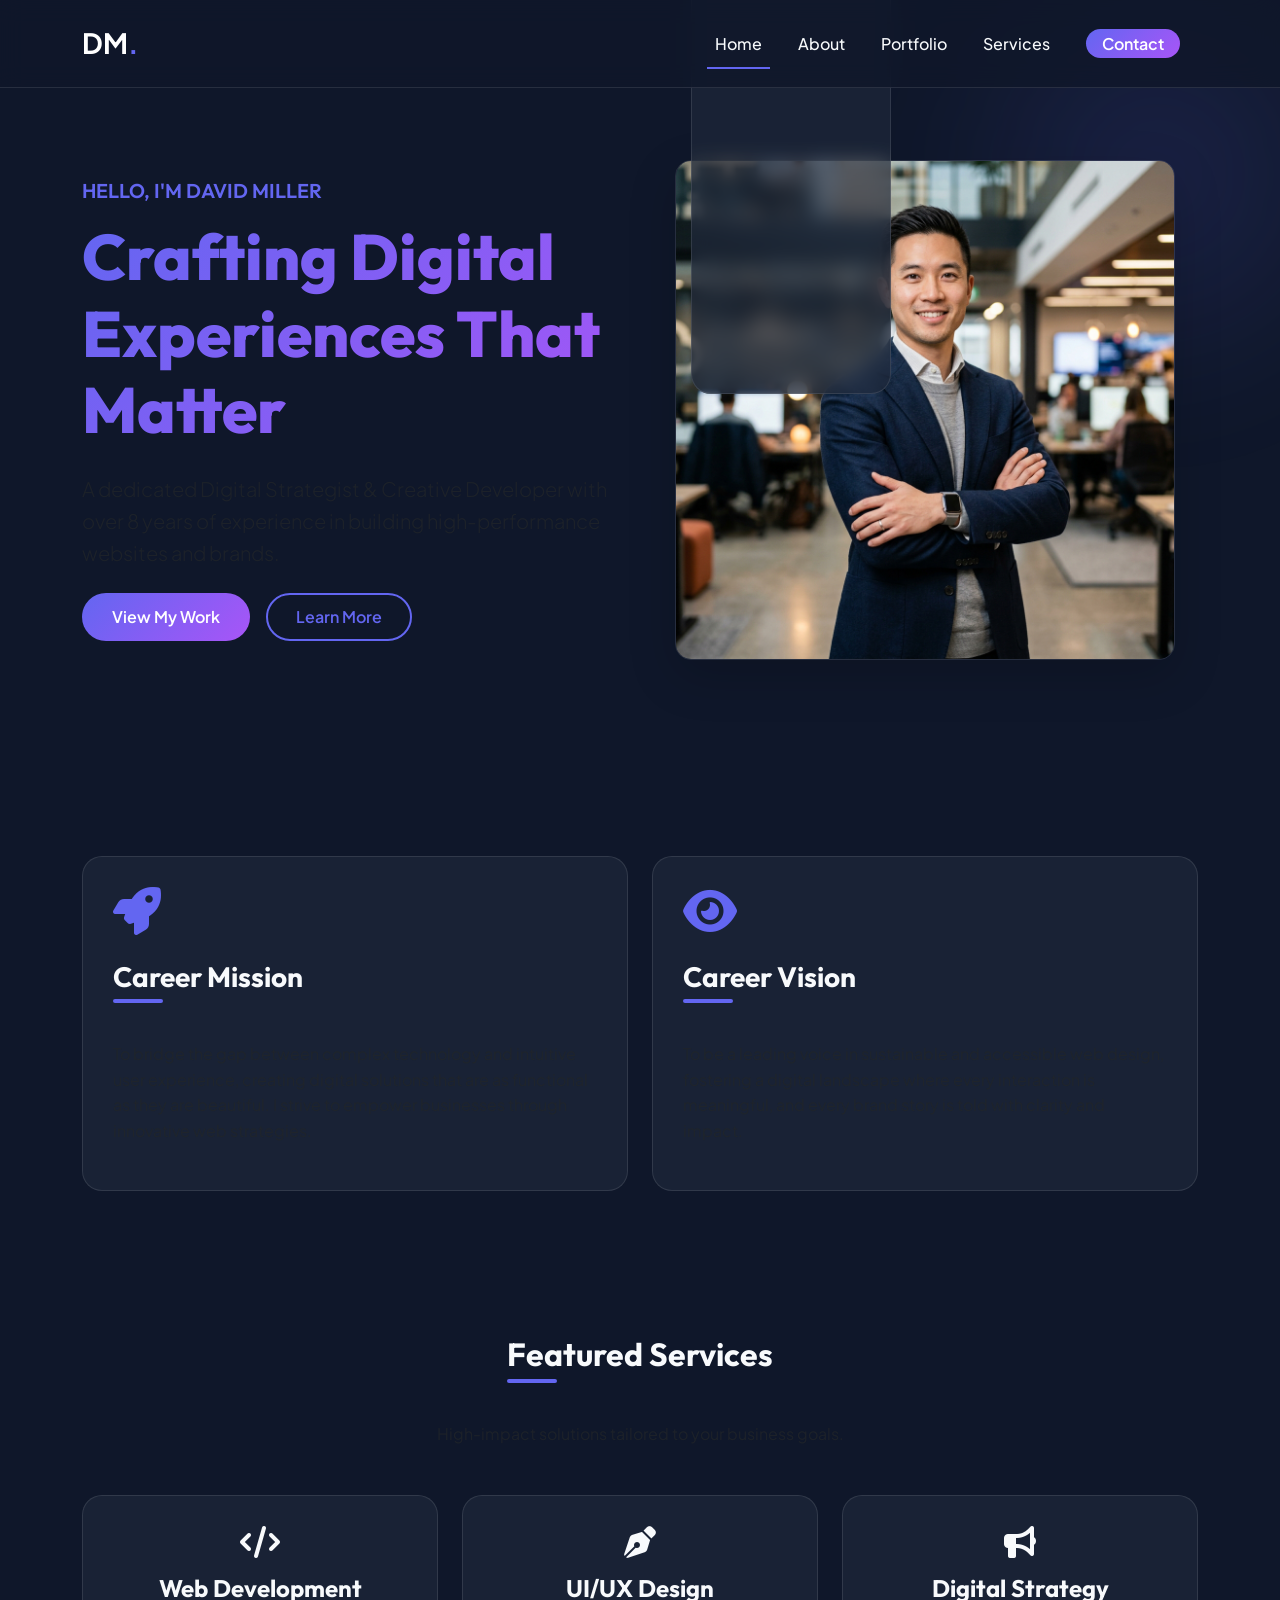
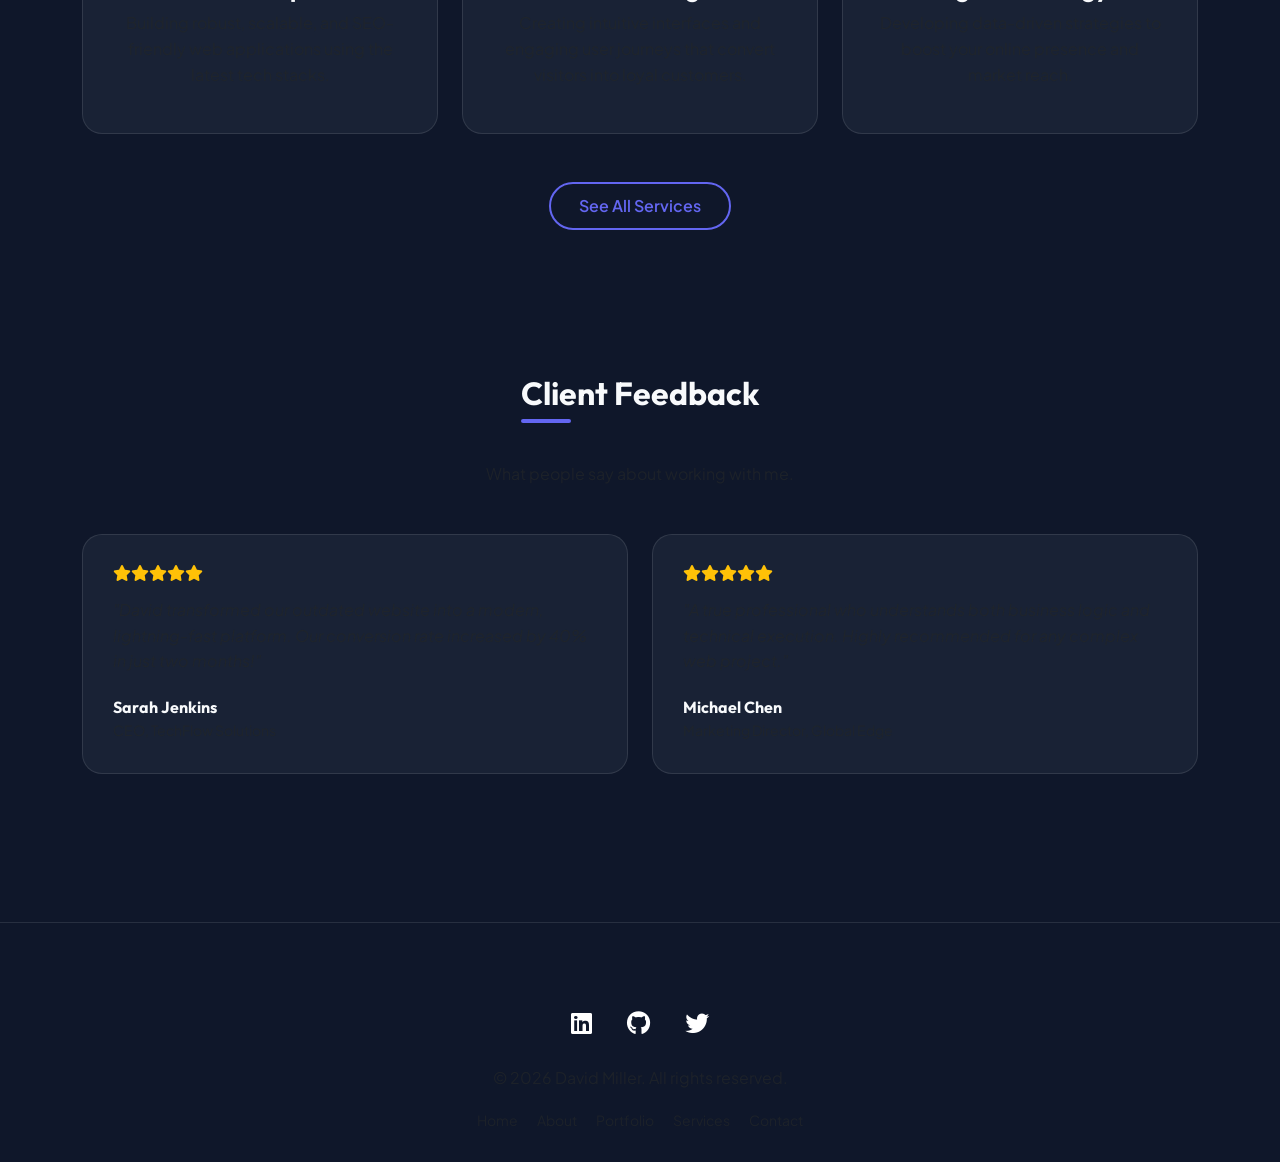
==== index.html @ 6f7755cb "a" ====
<!DOCTYPE html>
<html lang="en">
<head>
    <meta charset="UTF-8">
    <meta name="viewport" content="width=device-width, initial-scale=1.0">
    <title>David Miller | Personal Portfolio</title>
    <meta name="description" content="Professional portfolio of David Miller, a Digital Strategist and Creative Developer helping brands grow.">
    <meta name="keywords" content="Portfolio, Web Developer, Digital Strategy, David Miller, Creative Design">
    
    <!-- Bootstrap CSS -->
    <link href="https://cdn.jsdelivr.net/npm/bootstrap@5.3.0/dist/css/bootstrap.min.css" rel="stylesheet">
    <!-- Font Awesome -->
    <link rel="stylesheet" href="https://cdnjs.cloudflare.com/ajax/libs/font-awesome/6.4.0/css/all.min.css">
    <!-- Custom CSS -->
    <link rel="stylesheet" href="css/style.css">
</head>
<body>

    <!-- Header / Navbar -->
    <nav class="navbar navbar-expand-lg fixed-top">
        <div class="container">
            <a class="navbar-brand fw-bold text-white fs-3" href="index.html">DM<span class="text-primary-custom" style="color:var(--primary-color)">.</span></a>
            <button class="navbar-toggler border-0" type="button" data-bs-toggle="collapse" data-bs-target="#navbarNav">
                <span class="navbar-toggler-icon"></span>
            </button>
            <div class="collapse navbar-collapse" id="navbarNav">
                <ul class="navbar-nav ms-auto">
                    <li class="nav-item"><a class="nav-link active" href="index.html">Home</a></li>
                    <li class="nav-item"><a class="nav-link" href="about.html">About</a></li>
                    <li class="nav-item"><a class="nav-link" href="portfolio.html">Portfolio</a></li>
                    <li class="nav-item"><a class="nav-link" href="services.html">Services</a></li>
                    <li class="nav-item"><a class="nav-link text-white" href="contact.html">
                        <span class="btn-primary-custom px-3 py-1">Contact</span>
                    </a></li>
                </ul>
            </div>
        </div>
    </nav>

    <!-- Hero Section -->
    <section class="hero-section">
        <div class="container">
            <div class="row align-items-center">
                <div class="col-lg-6">
                    <h5 class="text-primary-custom mb-3" style="color:var(--primary-color); font-weight:600">HELLO, I'M DAVID MILLER</h5>
                    <h1 class="hero-title">Crafting Digital Experiences That Matter</h1>
                    <p class="lead text-muted mb-4">A dedicated Digital Strategist & Creative Developer with over 8 years of experience in building high-performance websites and brands.</p>
                    <div class="d-flex gap-3">
                        <a href="portfolio.html" class="btn btn-primary-custom">View My Work</a>
                        <a href="about.html" class="btn btn-outline-custom">Learn More</a>
                    </div>
                </div>
                <div class="col-lg-6 text-center mt-5 mt-lg-0">
                    <div class="position-relative d-inline-block">
                        <img src="assets/profile.png" alt="David Miller" class="img-fluid rounded-4 shadow-lg" style="max-height: 500px; border: 1px solid var(--border-color)">
                        <div class="glass-card position-absolute bottom-0 start-0 translate-middle-y p-3 m-3 d-none d-md-block" style="width: 200px">
                            <h4 class="mb-0">8+</h4>
                            <p class="small text-muted mb-0">Years of Experience</p>
                        </div>
                    </div>
                </div>
            </div>
        </div>
    </section>

    <!-- Mission & Vision -->
    <section class="py-5 mt-5">
        <div class="container">
            <div class="row g-4">
                <div class="col-md-6">
                    <div class="glass-card">
                        <div class="mb-4">
                            <i class="fa-solid fa-rocket fa-3x text-primary-custom" style="color:var(--primary-color)"></i>
                        </div>
                        <h3 class="section-title">Career Mission</h3>
                        <p class="text-muted">To bridge the gap between complex technology and intuitive user experience, creating digital solutions that are as functional as they are beautiful. I strive to empower businesses through innovative web strategies.</p>
                    </div>
                </div>
                <div class="col-md-6">
                    <div class="glass-card">
                        <div class="mb-4">
                            <i class="fa-solid fa-eye fa-3x text-primary-custom" style="color:var(--primary-color)"></i>
                        </div>
                        <h3 class="section-title">Career Vision</h3>
                        <p class="text-muted">To be a leading voice in sustainable and accessible web design, fostering a digital landscape where every interaction is meaningful, and every brand story is told with clarity and impact.</p>
                    </div>
                </div>
            </div>
        </div>
    </section>

    <!-- Brief Service List -->
    <section class="py-5 my-5">
        <div class="container">
            <div class="text-center mb-5">
                <h2 class="section-title">Featured Services</h2>
                <p class="text-muted">High-impact solutions tailored to your business goals.</p>
            </div>
            <div class="row g-4">
                <div class="col-lg-4 col-md-6">
                    <div class="glass-card text-center h-100">
                        <i class="fa-solid fa-code fa-2x mb-3 text-primary-custom"></i>
                        <h4>Web Development</h4>
                        <p class="text-muted">Building robust, scalable, and SEO-friendly web applications using the latest tech stacks.</p>
                    </div>
                </div>
                <div class="col-lg-4 col-md-6">
                    <div class="glass-card text-center h-100">
                        <i class="fa-solid fa-pen-nib fa-2x mb-3 text-primary-custom"></i>
                        <h4>UI/UX Design</h4>
                        <p class="text-muted">Creating intuitive interfaces and engaging user journeys that convert visitors into loyal customers.</p>
                    </div>
                </div>
                <div class="col-lg-4 col-md-6 mx-auto">
                    <div class="glass-card text-center h-100">
                        <i class="fa-solid fa-bullhorn fa-2x mb-3 text-primary-custom"></i>
                        <h4>Digital Strategy</h4>
                        <p class="text-muted">Developing data-driven strategies to boost your online presence and market reach.</p>
                    </div>
                </div>
            </div>
            <div class="text-center mt-5">
                <a href="services.html" class="btn btn-outline-custom">See All Services</a>
            </div>
        </div>
    </section>

    <!-- Client Feedback -->
    <section class="py-5 my-5">
        <div class="container">
            <div class="text-center mb-5">
                <h2 class="section-title">Client Feedback</h2>
                <p class="text-muted">What people say about working with me.</p>
            </div>
            <div class="row g-4">
                <div class="col-md-6">
                    <div class="glass-card h-100">
                        <div class="d-flex mb-3 text-warning">
                            <i class="fas fa-star"></i><i class="fas fa-star"></i><i class="fas fa-star"></i><i class="fas fa-star"></i><i class="fas fa-star"></i>
                        </div>
                        <p class="fst-italic text-muted">"David transformed our outdated website into a modern, lightning-fast platform. Our conversion rate increased by 40% in just two months!"</p>
                        <div class="d-flex align-items-center mt-4">
                            <div class="ms-0">
                                <h6 class="mb-0">Sarah Jenkins</h6>
                                <span class="small text-muted">CEO, TechFlow Solutions</span>
                            </div>
                        </div>
                    </div>
                </div>
                <div class="col-md-6">
                    <div class="glass-card h-100">
                        <div class="d-flex mb-3 text-warning">
                            <i class="fas fa-star"></i><i class="fas fa-star"></i><i class="fas fa-star"></i><i class="fas fa-star"></i><i class="fas fa-star"></i>
                        </div>
                        <p class="fst-italic text-muted">"A true professional who understands both business logic and technical execution. Highly recommended for any complex web project."</p>
                        <div class="d-flex align-items-center mt-4">
                            <div class="ms-0">
                                <h6 class="mb-0">Michael Chen</h6>
                                <span class="small text-muted">Marketing Director, Global Edge</span>
                            </div>
                        </div>
                    </div>
                </div>
            </div>
        </div>
    </section>

    <!-- Footer -->
    <footer class="text-center">
        <div class="container">
            <div class="mb-4">
                <a href="#" class="text-white mx-3 fs-4"><i class="fab fa-linkedin"></i></a>
                <a href="#" class="text-white mx-3 fs-4"><i class="fab fa-github"></i></a>
                <a href="#" class="text-white mx-3 fs-4"><i class="fab fa-twitter"></i></a>
            </div>
            <p class="text-muted">© 2026 David Miller. All rights reserved.</p>
            <div class="mt-3">
                <a href="index.html" class="text-muted mx-2 text-decoration-none small">Home</a>
                <a href="about.html" class="text-muted mx-2 text-decoration-none small">About</a>
                <a href="portfolio.html" class="text-muted mx-2 text-decoration-none small">Portfolio</a>
                <a href="services.html" class="text-muted mx-2 text-decoration-none small">Services</a>
                <a href="contact.html" class="text-muted mx-2 text-decoration-none small">Contact</a>
            </div>
        </div>
    </footer>

    <!-- Scripts -->
    <script src="https://cdn.jsdelivr.net/npm/bootstrap@5.3.0/dist/js/bootstrap.bundle.min.js"></script>
    <script src="js/main.js"></script>
</body>
</html>
---- css/style.css ----
@import url('https://fonts.googleapis.com/css2?family=Outfit:wght@300;400;500;600;700&family=Plus+Jakarta+Sans:wght@300;400;500;600;700;800&display=swap');

:root {
    --primary-color: #6366f1;
    --primary-hover: #4f46e5;
    --secondary-color: #64748b;
    --dark-bg: #0f172a;
    --card-bg: #1e293b;
    --text-main: #f8fafc;
    --text-muted: #94a3b8;
    --white: #ffffff;
    --glass: rgba(30, 41, 59, 0.7);
    --border-color: rgba(255, 255, 255, 0.1);
    --gradient-1: linear-gradient(135deg, #6366f1 0%, #a855f7 100%);
    --gradient-2: linear-gradient(135deg, #3b82f6 0%, #2dd4bf 100%);
    --transition: all 0.3s cubic-bezier(0.4, 0, 0.2, 1);
}

body {
    font-family: 'Plus Jakarta Sans', sans-serif;
    background-color: var(--dark-bg);
    color: var(--text-main);
    line-height: 1.6;
    overflow-x: hidden;
}

h1, h2, h3, h4, h5, h6 {
    font-family: 'Outfit', sans-serif;
    font-weight: 700;
}

/* Custom Scrollbar */
::-webkit-scrollbar {
    width: 8px;
}
::-webkit-scrollbar-track {
    background: var(--dark-bg);
}
::-webkit-scrollbar-thumb {
    background: var(--secondary-color);
    border-radius: 10px;
}
::-webkit-scrollbar-thumb:hover {
    background: var(--primary-color);
}

/* Navigation */
.navbar {
    background: rgba(15, 23, 42, 0.8) !important;
    backdrop-filter: blur(12px);
    border-bottom: 1px solid var(--border-color);
    padding: 1rem 0;
    transition: var(--transition);
}

.navbar.scrolled {
    padding: 0.6rem 0;
}

.nav-link {
    color: var(--text-main) !important;
    font-weight: 500;
    margin: 0 10px;
    position: relative;
}

.nav-link::after {
    content: '';
    position: absolute;
    bottom: -5px;
    left: 0;
    width: 0;
    height: 2px;
    background: var(--primary-color);
    transition: var(--transition);
}

.nav-link:hover::after,
.nav-link.active::after {
    width: 100%;
}

/* Hero Section */
.hero-section {
    padding: 160px 0 100px;
    position: relative;
    overflow: hidden;
}

.hero-section::before {
    content: '';
    position: absolute;
    top: -10%;
    right: -10%;
    width: 500px;
    height: 500px;
    background: radial-gradient(circle, rgba(99, 102, 241, 0.15) 0%, transparent 70%);
    filter: blur(50px);
    z-index: -1;
}

.hero-title {
    font-size: 4rem;
    font-weight: 800;
    margin-bottom: 1.5rem;
    background: var(--gradient-1);
    -webkit-background-clip: text;
    -webkit-text-fill-color: transparent;
}

/* Cards & Sections */
.glass-card {
    background: var(--glass);
    backdrop-filter: blur(10px);
    border: 1px solid var(--border-color);
    border-radius: 20px;
    padding: 30px;
    transition: var(--transition);
    height: 100%;
}

.glass-card:hover {
    transform: translateY(-10px);
    border-color: var(--primary-color);
    background: rgba(30, 41, 59, 0.9);
}

.section-title {
    margin-bottom: 3rem;
    position: relative;
    display: inline-block;
}

.section-title::after {
    content: '';
    position: absolute;
    bottom: -10px;
    left: 0;
    width: 50px;
    height: 4px;
    background: var(--primary-color);
    border-radius: 2px;
}

/* Buttons */
.btn-primary-custom {
    background: var(--gradient-1);
    border: none;
    color: white;
    padding: 12px 30px;
    border-radius: 50px;
    font-weight: 600;
    transition: var(--transition);
}

.btn-primary-custom:hover {
    transform: scale(1.05);
    box-shadow: 0 10px 20px rgba(99, 102, 241, 0.3);
    color: white;
}

.btn-outline-custom {
    background: transparent;
    border: 2px solid var(--primary-color);
    color: var(--primary-color);
    padding: 10px 28px;
    border-radius: 50px;
    font-weight: 600;
    transition: var(--transition);
}

.btn-outline-custom:hover {
    background: var(--primary-color);
    color: white;
}

/* Portfolio Grid */
.portfolio-item {
    position: relative;
    border-radius: 15px;
    overflow: hidden;
    margin-bottom: 30px;
}

.portfolio-img {
    width: 100%;
    transition: var(--transition);
}

.portfolio-overlay {
    position: absolute;
    top: 0;
    left: 0;
    width: 100%;
    height: 100%;
    background: rgba(15, 23, 42, 0.9);
    display: flex;
    flex-direction: column;
    justify-content: center;
    align-items: center;
    opacity: 0;
    transition: var(--transition);
    padding: 20px;
    text-align: center;
}

.portfolio-item:hover .portfolio-overlay {
    opacity: 1;
}

.portfolio-item:hover .portfolio-img {
    transform: scale(1.1);
}

/* Skill Bars */
.progress {
    height: 10px;
    background: var(--card-bg);
    border-radius: 10px;
    margin-bottom: 25px;
}

.progress-bar {
    background: var(--gradient-1);
    border-radius: 10px;
}

/* Contact Form */
.form-control {
    background: var(--card-bg);
    border: 1px solid var(--border-color);
    color: var(--text-main);
    border-radius: 10px;
    padding: 12px;
}

.form-control:focus {
    background: var(--card-bg);
    color: var(--text-main);
    border-color: var(--primary-color);
    box-shadow: 0 0 0 0.25rem rgba(99, 102, 241, 0.25);
}

/* Footer */
footer {
    padding: 80px 0 30px;
    border-top: 1px solid var(--border-color);
    margin-top: 100px;
}

/* Animations */
@keyframes fadeInUp {
    from {
        opacity: 0;
        transform: translateY(30px);
    }
    to {
        opacity: 1;
        transform: translateY(0);
    }
}

.reveal {
    animation: fadeInUp 0.8s ease forwards;
}

/* Responsive */
@media (max-width: 768px) {
    .hero-title {
        font-size: 2.5rem;
    }
    .navbar {
        background: var(--dark-bg) !important;
    }
}
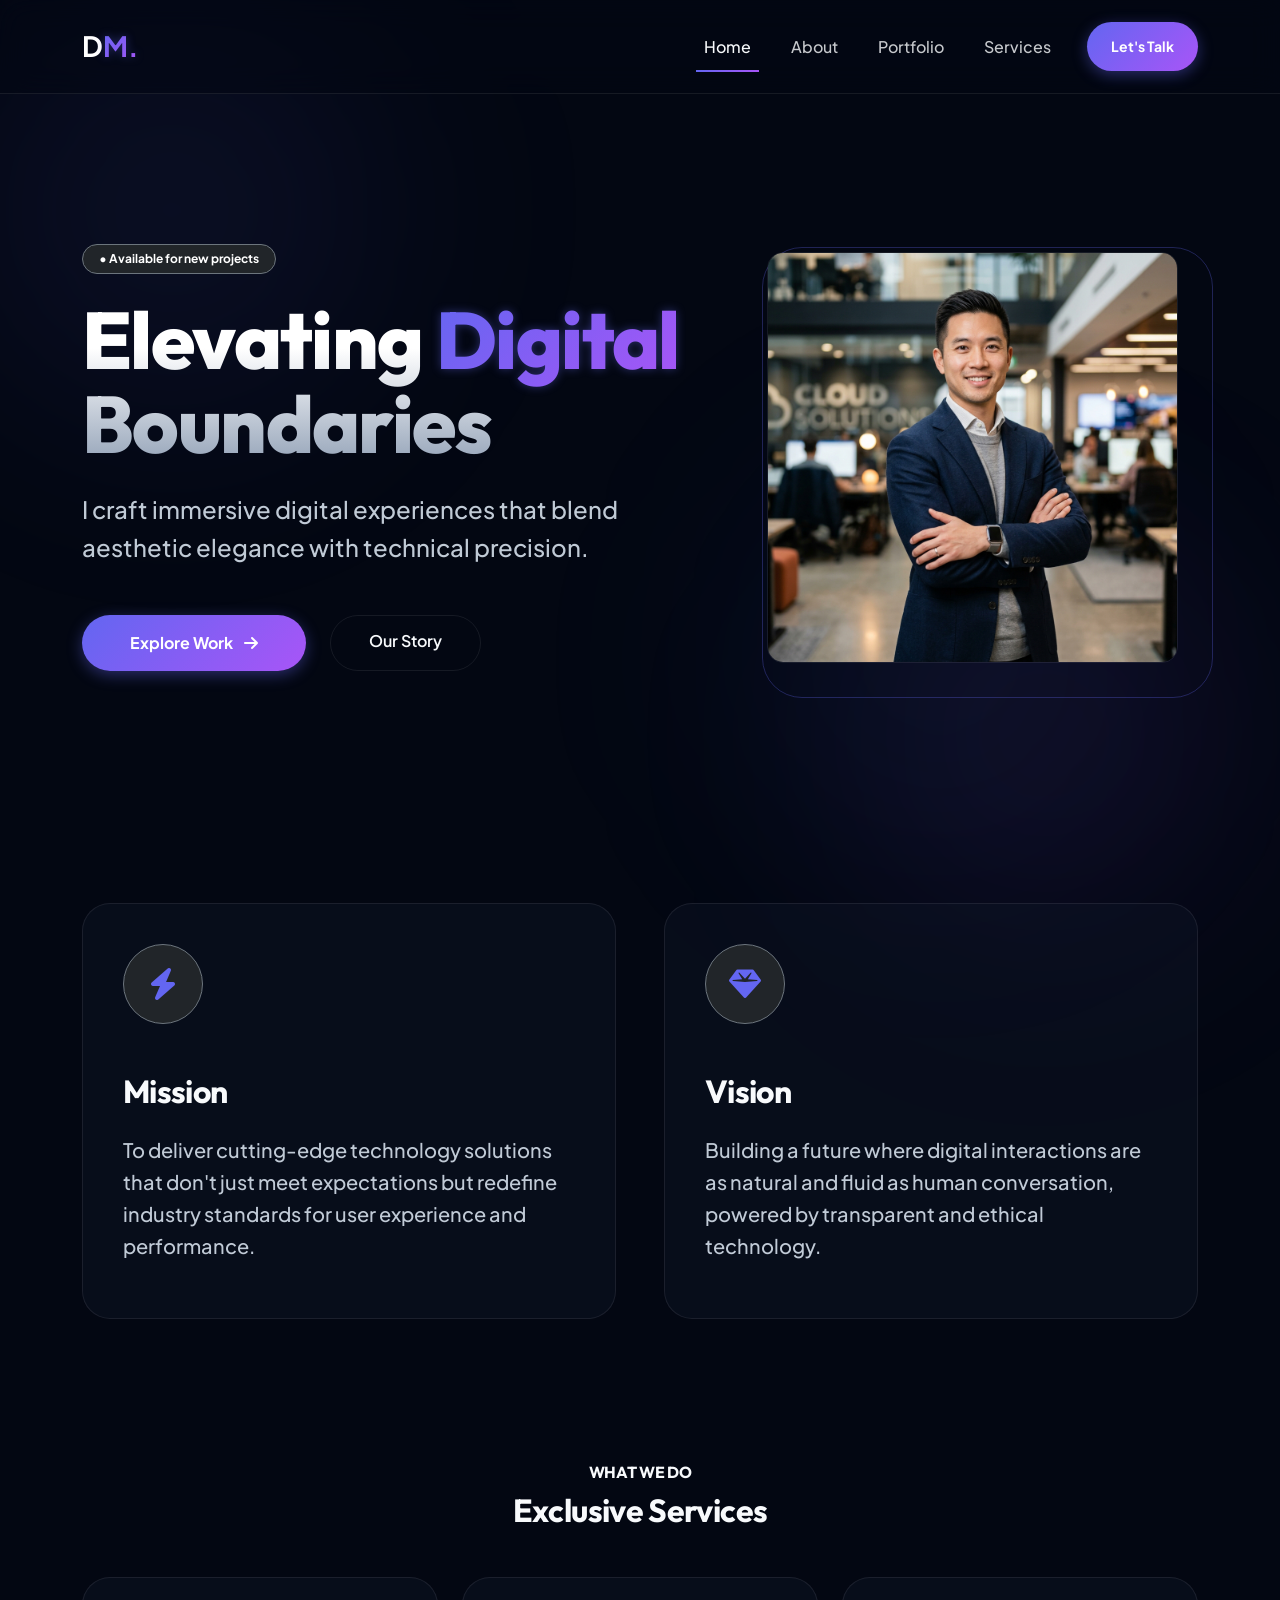
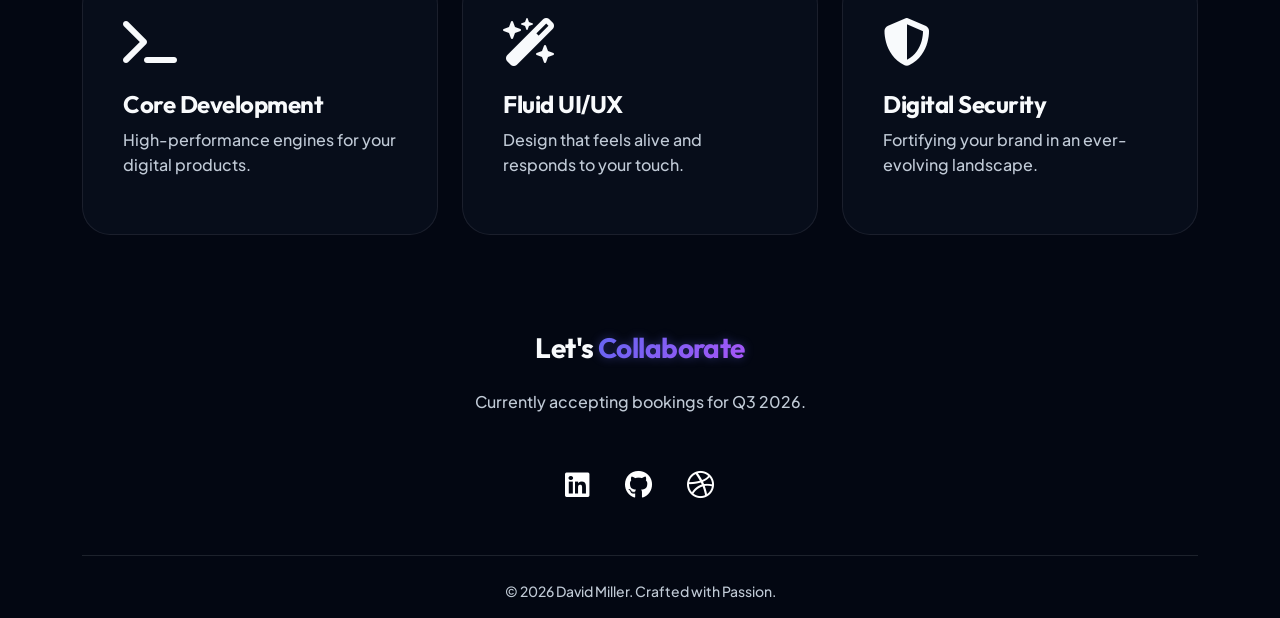
==== commit 2e3acdae: "sdfsf" ====
--- a/index.html
+++ b/index.html
@@ -3,10 +3,8 @@
 <head>
     <meta charset="UTF-8">
     <meta name="viewport" content="width=device-width, initial-scale=1.0">
-    <title>David Miller | Personal Portfolio</title>
+    <title>David Miller | Premium Portfolio</title>
     <meta name="description" content="Professional portfolio of David Miller, a Digital Strategist and Creative Developer helping brands grow.">
-    <meta name="keywords" content="Portfolio, Web Developer, Digital Strategy, David Miller, Creative Design">
-    
     <!-- Bootstrap CSS -->
     <link href="https://cdn.jsdelivr.net/npm/bootstrap@5.3.0/dist/css/bootstrap.min.css" rel="stylesheet">
     <!-- Font Awesome -->
@@ -16,22 +14,27 @@
 </head>
 <body>
 
+    <!-- Background Blobs -->
+    <div class="bg-blob blob-1"></div>
+    <div class="bg-blob blob-2"></div>
+    <div class="bg-blob blob-3"></div>
+
     <!-- Header / Navbar -->
     <nav class="navbar navbar-expand-lg fixed-top">
         <div class="container">
-            <a class="navbar-brand fw-bold text-white fs-3" href="index.html">DM<span class="text-primary-custom" style="color:var(--primary-color)">.</span></a>
-            <button class="navbar-toggler border-0" type="button" data-bs-toggle="collapse" data-bs-target="#navbarNav">
-                <span class="navbar-toggler-icon"></span>
+            <a class="navbar-brand fw-bold text-white fs-3" href="index.html">D<span class="highlight-text">M.</span></a>
+            <button class="navbar-toggler border-0 shadow-none text-white" type="button" data-bs-toggle="collapse" data-bs-target="#navbarNav">
+                <i class="fas fa-bars"></i>
             </button>
             <div class="collapse navbar-collapse" id="navbarNav">
-                <ul class="navbar-nav ms-auto">
+                <ul class="navbar-nav ms-auto align-items-center">
                     <li class="nav-item"><a class="nav-link active" href="index.html">Home</a></li>
                     <li class="nav-item"><a class="nav-link" href="about.html">About</a></li>
                     <li class="nav-item"><a class="nav-link" href="portfolio.html">Portfolio</a></li>
                     <li class="nav-item"><a class="nav-link" href="services.html">Services</a></li>
-                    <li class="nav-item"><a class="nav-link text-white" href="contact.html">
-                        <span class="btn-primary-custom px-3 py-1">Contact</span>
-                    </a></li>
+                    <li class="nav-item ms-lg-3 mt-3 mt-lg-0">
+                        <a href="contact.html" class="btn btn-primary-custom btn-sm px-4">Let's Talk</a>
+                    </li>
                 </ul>
             </div>
         </div>
@@ -41,124 +44,79 @@
     <section class="hero-section">
         <div class="container">
             <div class="row align-items-center">
-                <div class="col-lg-6">
-                    <h5 class="text-primary-custom mb-3" style="color:var(--primary-color); font-weight:600">HELLO, I'M DAVID MILLER</h5>
-                    <h1 class="hero-title">Crafting Digital Experiences That Matter</h1>
-                    <p class="lead text-muted mb-4">A dedicated Digital Strategist & Creative Developer with over 8 years of experience in building high-performance websites and brands.</p>
-                    <div class="d-flex gap-3">
-                        <a href="portfolio.html" class="btn btn-primary-custom">View My Work</a>
-                        <a href="about.html" class="btn btn-outline-custom">Learn More</a>
+                <div class="col-lg-7">
+                    <div class="badge rounded-pill bg-dark border border-secondary px-3 py-2 mb-4 text-white">
+                        <span class="text-primary-custom">•</span> Available for new projects
+                    </div>
+                    <h1 class="hero-title">Elevating <span class="highlight-text">Digital</span> <br>Boundaries</h1>
+                    <p class="lead text-muted mb-5 pe-lg-5 fs-4">I craft immersive digital experiences that blend aesthetic elegance with technical precision.</p>
+                    <div class="d-flex flex-wrap gap-4">
+                        <a href="portfolio.html" class="btn btn-primary-custom py-3 px-5">Explore Work <i class="fas fa-arrow-right ms-2"></i></a>
+                        <a href="about.html" class="btn btn-outline-custom">Our Story</a>
                     </div>
                 </div>
-                <div class="col-lg-6 text-center mt-5 mt-lg-0">
-                    <div class="position-relative d-inline-block">
-                        <img src="assets/profile.png" alt="David Miller" class="img-fluid rounded-4 shadow-lg" style="max-height: 500px; border: 1px solid var(--border-color)">
-                        <div class="glass-card position-absolute bottom-0 start-0 translate-middle-y p-3 m-3 d-none d-md-block" style="width: 200px">
-                            <h4 class="mb-0">8+</h4>
-                            <p class="small text-muted mb-0">Years of Experience</p>
-                        </div>
+                <div class="col-lg-5 mt-5 mt-lg-0">
+                    <div class="image-frame">
+                        <img src="assets/profile.png" alt="David Miller" class="img-fluid rounded-4 shadow-2-strong" style="border: 1px solid var(--border-color)">
                     </div>
                 </div>
             </div>
         </div>
     </section>
 
-    <!-- Mission & Vision -->
-    <section class="py-5 mt-5">
+    <!-- Career Mission & Vision -->
+    <section class="py-5">
         <div class="container">
-            <div class="row g-4">
+            <div class="row g-5">
                 <div class="col-md-6">
                     <div class="glass-card">
-                        <div class="mb-4">
-                            <i class="fa-solid fa-rocket fa-3x text-primary-custom" style="color:var(--primary-color)"></i>
+                        <div class="mb-5 d-flex align-items-center justify-content-center bg-dark rounded-circle border border-secondary" style="width: 80px; height: 80px">
+                            <i class="fa-solid fa-bolt fa-2x text-primary-custom" style="color:var(--primary-color)"></i>
                         </div>
-                        <h3 class="section-title">Career Mission</h3>
-                        <p class="text-muted">To bridge the gap between complex technology and intuitive user experience, creating digital solutions that are as functional as they are beautiful. I strive to empower businesses through innovative web strategies.</p>
+                        <h2 class="section-title mb-4">Mission</h2>
+                        <p class="text-muted fs-5">To deliver cutting-edge technology solutions that don't just meet expectations but redefine industry standards for user experience and performance.</p>
                     </div>
                 </div>
                 <div class="col-md-6">
                     <div class="glass-card">
-                        <div class="mb-4">
-                            <i class="fa-solid fa-eye fa-3x text-primary-custom" style="color:var(--primary-color)"></i>
+                        <div class="mb-5 d-flex align-items-center justify-content-center bg-dark rounded-circle border border-secondary" style="width: 80px; height: 80px">
+                            <i class="fa-solid fa-gem fa-2x text-primary-custom" style="color:var(--primary-color)"></i>
                         </div>
-                        <h3 class="section-title">Career Vision</h3>
-                        <p class="text-muted">To be a leading voice in sustainable and accessible web design, fostering a digital landscape where every interaction is meaningful, and every brand story is told with clarity and impact.</p>
+                        <h2 class="section-title mb-4">Vision</h2>
+                        <p class="text-muted fs-5">Building a future where digital interactions are as natural and fluid as human conversation, powered by transparent and ethical technology.</p>
                     </div>
                 </div>
             </div>
         </div>
     </section>
 
-    <!-- Brief Service List -->
+    <!-- Featured Services (Grid) -->
     <section class="py-5 my-5">
         <div class="container">
             <div class="text-center mb-5">
-                <h2 class="section-title">Featured Services</h2>
-                <p class="text-muted">High-impact solutions tailored to your business goals.</p>
+                <h6 class="text-primary-custom fw-bold">WHAT WE DO</h6>
+                <h2 class="section-title">Exclusive Services</h2>
             </div>
             <div class="row g-4">
-                <div class="col-lg-4 col-md-6">
-                    <div class="glass-card text-center h-100">
-                        <i class="fa-solid fa-code fa-2x mb-3 text-primary-custom"></i>
-                        <h4>Web Development</h4>
-                        <p class="text-muted">Building robust, scalable, and SEO-friendly web applications using the latest tech stacks.</p>
+                <div class="col-lg-4">
+                    <div class="glass-card">
+                        <i class="fa-solid fa-terminal fa-3x mb-4 text-primary-custom"></i>
+                        <h4>Core Development</h4>
+                        <p class="text-muted">High-performance engines for your digital products.</p>
                     </div>
                 </div>
-                <div class="col-lg-4 col-md-6">
-                    <div class="glass-card text-center h-100">
-                        <i class="fa-solid fa-pen-nib fa-2x mb-3 text-primary-custom"></i>
-                        <h4>UI/UX Design</h4>
-                        <p class="text-muted">Creating intuitive interfaces and engaging user journeys that convert visitors into loyal customers.</p>
+                <div class="col-lg-4">
+                    <div class="glass-card">
+                        <i class="fa-solid fa-wand-magic-sparkles fa-3x mb-4 text-primary-custom"></i>
+                        <h4>Fluid UI/UX</h4>
+                        <p class="text-muted">Design that feels alive and responds to your touch.</p>
                     </div>
                 </div>
-                <div class="col-lg-4 col-md-6 mx-auto">
-                    <div class="glass-card text-center h-100">
-                        <i class="fa-solid fa-bullhorn fa-2x mb-3 text-primary-custom"></i>
-                        <h4>Digital Strategy</h4>
-                        <p class="text-muted">Developing data-driven strategies to boost your online presence and market reach.</p>
-                    </div>
-                </div>
-            </div>
-            <div class="text-center mt-5">
-                <a href="services.html" class="btn btn-outline-custom">See All Services</a>
-            </div>
-        </div>
-    </section>
-
-    <!-- Client Feedback -->
-    <section class="py-5 my-5">
-        <div class="container">
-            <div class="text-center mb-5">
-                <h2 class="section-title">Client Feedback</h2>
-                <p class="text-muted">What people say about working with me.</p>
-            </div>
-            <div class="row g-4">
-                <div class="col-md-6">
-                    <div class="glass-card h-100">
-                        <div class="d-flex mb-3 text-warning">
-                            <i class="fas fa-star"></i><i class="fas fa-star"></i><i class="fas fa-star"></i><i class="fas fa-star"></i><i class="fas fa-star"></i>
-                        </div>
-                        <p class="fst-italic text-muted">"David transformed our outdated website into a modern, lightning-fast platform. Our conversion rate increased by 40% in just two months!"</p>
-                        <div class="d-flex align-items-center mt-4">
-                            <div class="ms-0">
-                                <h6 class="mb-0">Sarah Jenkins</h6>
-                                <span class="small text-muted">CEO, TechFlow Solutions</span>
-                            </div>
-                        </div>
-                    </div>
-                </div>
-                <div class="col-md-6">
-                    <div class="glass-card h-100">
-                        <div class="d-flex mb-3 text-warning">
-                            <i class="fas fa-star"></i><i class="fas fa-star"></i><i class="fas fa-star"></i><i class="fas fa-star"></i><i class="fas fa-star"></i>
-                        </div>
-                        <p class="fst-italic text-muted">"A true professional who understands both business logic and technical execution. Highly recommended for any complex web project."</p>
-                        <div class="d-flex align-items-center mt-4">
-                            <div class="ms-0">
-                                <h6 class="mb-0">Michael Chen</h6>
-                                <span class="small text-muted">Marketing Director, Global Edge</span>
-                            </div>
-                        </div>
+                <div class="col-lg-4">
+                    <div class="glass-card">
+                        <i class="fa-solid fa-shield-halved fa-3x mb-4 text-primary-custom"></i>
+                        <h4>Digital Security</h4>
+                        <p class="text-muted">Fortifying your brand in an ever-evolving landscape.</p>
                     </div>
                 </div>
             </div>
@@ -168,19 +126,15 @@
     <!-- Footer -->
     <footer class="text-center">
         <div class="container">
-            <div class="mb-4">
-                <a href="#" class="text-white mx-3 fs-4"><i class="fab fa-linkedin"></i></a>
-                <a href="#" class="text-white mx-3 fs-4"><i class="fab fa-github"></i></a>
-                <a href="#" class="text-white mx-3 fs-4"><i class="fab fa-twitter"></i></a>
+            <h3 class="fw-bold mb-4">Let's <span class="highlight-text">Collaborate</span></h3>
+            <p class="text-muted mb-5">Currently accepting bookings for Q3 2026.</p>
+            <div class="mb-5">
+                <a href="#" class="text-white mx-3 fs-3"><i class="fab fa-linkedin"></i></a>
+                <a href="#" class="text-white mx-3 fs-3"><i class="fab fa-github"></i></a>
+                <a href="#" class="text-white mx-3 fs-3"><i class="fab fa-dribbble"></i></a>
             </div>
-            <p class="text-muted">© 2026 David Miller. All rights reserved.</p>
-            <div class="mt-3">
-                <a href="index.html" class="text-muted mx-2 text-decoration-none small">Home</a>
-                <a href="about.html" class="text-muted mx-2 text-decoration-none small">About</a>
-                <a href="portfolio.html" class="text-muted mx-2 text-decoration-none small">Portfolio</a>
-                <a href="services.html" class="text-muted mx-2 text-decoration-none small">Services</a>
-                <a href="contact.html" class="text-muted mx-2 text-decoration-none small">Contact</a>
-            </div>
+            <hr class="border-secondary opacity-25">
+            <p class="text-muted small mt-4">© 2026 David Miller. Crafted with Passion.</p>
         </div>
     </footer>
 
--- a/css/style.css
+++ b/css/style.css
@@ -1,19 +1,21 @@
-@import url('https://fonts.googleapis.com/css2?family=Outfit:wght@300;400;500;600;700&family=Plus+Jakarta+Sans:wght@300;400;500;600;700;800&display=swap');
+@import url('https://fonts.googleapis.com/css2?family=Outfit:wght@300;400;500;600;700;800&family=Plus+Jakarta+Sans:wght@300;400;500;600;700;800&display=swap');
 
 :root {
     --primary-color: #6366f1;
     --primary-hover: #4f46e5;
     --secondary-color: #64748b;
-    --dark-bg: #0f172a;
-    --card-bg: #1e293b;
+    --accent-color: #f43f5e;
+    --dark-bg: #030712;
+    --card-bg: rgba(30, 41, 59, 0.4);
     --text-main: #f8fafc;
-    --text-muted: #94a3b8;
+    --text-muted: #cbd5e1;
     --white: #ffffff;
-    --glass: rgba(30, 41, 59, 0.7);
-    --border-color: rgba(255, 255, 255, 0.1);
+    --glass: rgba(15, 23, 42, 0.4);
+    --border-color: rgba(255, 255, 255, 0.08);
     --gradient-1: linear-gradient(135deg, #6366f1 0%, #a855f7 100%);
     --gradient-2: linear-gradient(135deg, #3b82f6 0%, #2dd4bf 100%);
-    --transition: all 0.3s cubic-bezier(0.4, 0, 0.2, 1);
+    --glow: 0 0 20px rgba(99, 102, 241, 0.2);
+    --transition: all 0.4s cubic-bezier(0.23, 1, 0.32, 1);
 }
 
 body {
@@ -22,46 +24,69 @@
     color: var(--text-main);
     line-height: 1.6;
     overflow-x: hidden;
+    position: relative;
+}
+
+/* Moving Background Blobs */
+.bg-blob {
+    position: fixed;
+    width: 600px;
+    height: 600px;
+    background: radial-gradient(circle, rgba(99, 102, 241, 0.12) 0%, transparent 70%);
+    filter: blur(100px);
+    border-radius: 50%;
+    z-index: -1;
+    animation: blob-move 20s infinite alternate cubic-bezier(0.45, 0, 0.55, 1);
+}
+
+.blob-1 { top: -10%; left: -10%; animation-delay: 0s; }
+.blob-2 { bottom: -15%; right: -5%; background: radial-gradient(circle, rgba(168, 85, 247, 0.1) 0%, transparent 70%); animation-delay: -5s; }
+.blob-3 { top: 40%; left: 50%; background: radial-gradient(circle, rgba(59, 130, 246, 0.08) 0%, transparent 70%); animation-delay: -10s; }
+
+@keyframes blob-move {
+    from { transform: translate(0, 0) scale(1); }
+    to { transform: translate(150px, 80px) scale(1.15); }
 }
 
 h1, h2, h3, h4, h5, h6 {
     font-family: 'Outfit', sans-serif;
     font-weight: 700;
+    letter-spacing: -0.02em;
 }
 
 /* Custom Scrollbar */
-::-webkit-scrollbar {
-    width: 8px;
-}
-::-webkit-scrollbar-track {
-    background: var(--dark-bg);
-}
+::-webkit-scrollbar { width: 6px; }
+::-webkit-scrollbar-track { background: var(--dark-bg); }
 ::-webkit-scrollbar-thumb {
-    background: var(--secondary-color);
+    background: linear-gradient(to bottom, var(--primary-color), var(--accent-color));
     border-radius: 10px;
 }
-::-webkit-scrollbar-thumb:hover {
-    background: var(--primary-color);
-}
-
-/* Navigation */
+
+/* Navigation Enhancement */
 .navbar {
-    background: rgba(15, 23, 42, 0.8) !important;
-    backdrop-filter: blur(12px);
+    background: rgba(3, 7, 18, 0.5) !important;
+    backdrop-filter: blur(15px);
     border-bottom: 1px solid var(--border-color);
-    padding: 1rem 0;
+    padding: 1.2rem 0;
     transition: var(--transition);
 }
 
 .navbar.scrolled {
-    padding: 0.6rem 0;
+    padding: 0.8rem 0;
+    background: rgba(3, 7, 18, 0.8) !important;
+    box-shadow: 0 10px 40px rgba(0,0,0,0.4);
 }
 
 .nav-link {
     color: var(--text-main) !important;
     font-weight: 500;
-    margin: 0 10px;
-    position: relative;
+    margin: 0 12px;
+    position: relative;
+    opacity: 0.8;
+}
+
+.nav-link:hover, .nav-link.active {
+    opacity: 1;
 }
 
 .nav-link::after {
@@ -71,205 +96,165 @@
     left: 0;
     width: 0;
     height: 2px;
-    background: var(--primary-color);
-    transition: var(--transition);
-}
-
-.nav-link:hover::after,
-.nav-link.active::after {
+    background: var(--gradient-1);
+    transition: var(--transition);
+}
+
+.nav-link:hover::after, .nav-link.active::after {
     width: 100%;
 }
 
 /* Hero Section */
 .hero-section {
-    padding: 160px 0 100px;
+    padding: 180px 0 120px;
+    min-height: 95vh;
+    display: flex;
+    align-items: center;
+}
+
+.hero-title {
+    font-size: 5rem;
+    font-weight: 800;
+    line-height: 1.05;
+    margin-bottom: 1.5rem;
+    background: linear-gradient(to bottom, #ffffff 30%, #94a3b8 100%);
+    -webkit-background-clip: text;
+    -webkit-text-fill-color: transparent;
+}
+
+.highlight-text {
+    background: var(--gradient-1);
+    -webkit-background-clip: text;
+    -webkit-text-fill-color: transparent;
+    position: relative;
+    filter: drop-shadow(0 0 5px rgba(99, 102, 241, 0.4));
+}
+
+i.highlight-text {
+    -webkit-text-fill-color: initial;
+    background: var(--gradient-1);
+    -webkit-background-clip: text;
+    color: transparent;
+}
+
+/* Glass Cards */
+.glass-card {
+    background: var(--glass);
+    backdrop-filter: blur(20px);
+    border: 1px solid var(--border-color);
+    border-radius: 28px;
+    padding: 40px;
+    transition: var(--transition);
     position: relative;
     overflow: hidden;
-}
-
-.hero-section::before {
+    height: 100%;
+}
+
+.glass-card::before {
     content: '';
     position: absolute;
-    top: -10%;
-    right: -10%;
-    width: 500px;
-    height: 500px;
-    background: radial-gradient(circle, rgba(99, 102, 241, 0.15) 0%, transparent 70%);
-    filter: blur(50px);
-    z-index: -1;
-}
-
-.hero-title {
-    font-size: 4rem;
-    font-weight: 800;
-    margin-bottom: 1.5rem;
-    background: var(--gradient-1);
-    -webkit-background-clip: text;
-    -webkit-text-fill-color: transparent;
-}
-
-/* Cards & Sections */
-.glass-card {
-    background: var(--glass);
+    top: -50%; left: -50%; width: 200%; height: 200%;
+    background: radial-gradient(circle, rgba(255,255,255,0.05) 0%, transparent 70%);
+    opacity: 0;
+    transition: var(--transition);
+}
+
+.glass-card:hover {
+    transform: translateY(-15px);
+    border-color: rgba(99, 102, 241, 0.5);
+    box-shadow: 0 30px 60px rgba(0,0,0,0.5), var(--glow);
+    background: rgba(30, 41, 59, 0.7);
+}
+
+.glass-card:hover::before {
+    opacity: 1;
+}
+
+.text-muted {
+    color: var(--text-muted) !important;
+    opacity: 0.95;
+    font-weight: 500;
+}
+
+ul.text-muted li {
+    color: var(--text-main) !important;
+    opacity: 0.8;
+}
+
+/* Buttons */
+.btn-primary-custom {
+    background: var(--gradient-1);
+    border: none;
+    color: white;
+    padding: 14px 40px;
+    border-radius: 100px;
+    font-weight: 700;
+    box-shadow: 0 4px 15px rgba(99, 102, 241, 0.4);
+    transition: var(--transition);
+}
+
+.btn-primary-custom:hover {
+    transform: translateY(-4px) scale(1.02);
+    box-shadow: 0 12px 30px rgba(99, 102, 241, 0.5);
+    color: white;
+}
+
+.btn-outline-custom {
+    background: transparent;
+    border: 1px solid var(--border-color);
+    color: var(--text-main);
+    padding: 13px 38px;
+    border-radius: 100px;
+    font-weight: 600;
     backdrop-filter: blur(10px);
-    border: 1px solid var(--border-color);
-    border-radius: 20px;
-    padding: 30px;
-    transition: var(--transition);
-    height: 100%;
-}
-
-.glass-card:hover {
-    transform: translateY(-10px);
-    border-color: var(--primary-color);
-    background: rgba(30, 41, 59, 0.9);
-}
-
-.section-title {
-    margin-bottom: 3rem;
-    position: relative;
-    display: inline-block;
-}
-
-.section-title::after {
+    transition: var(--transition);
+}
+
+.btn-outline-custom:hover {
+    background: white;
+    color: var(--dark-bg);
+}
+
+/* Portfolio Overlay Enhancement */
+.portfolio-item {
+    border-radius: 24px;
+    overflow: hidden;
+    position: relative;
+    background: var(--card-bg);
+}
+
+.portfolio-overlay {
+    background: linear-gradient(to top, rgba(3, 7, 18, 0.95), rgba(3, 7, 18, 0.2));
+}
+
+/* Animations */
+.reveal {
+    animation: reveal-anim 1s cubic-bezier(0.23, 1, 0.32, 1) forwards;
+}
+
+@keyframes reveal-anim {
+    from { opacity: 0; transform: translateY(40px) scale(0.95); }
+    to { opacity: 1; transform: translateY(0) scale(1); }
+}
+
+/* Custom Image Frame */
+.image-frame {
+    position: relative;
+    padding: 20px;
+}
+
+.image-frame::after {
     content: '';
     position: absolute;
-    bottom: -10px;
-    left: 0;
-    width: 50px;
-    height: 4px;
-    background: var(--primary-color);
-    border-radius: 2px;
-}
-
-/* Buttons */
-.btn-primary-custom {
-    background: var(--gradient-1);
-    border: none;
-    color: white;
-    padding: 12px 30px;
-    border-radius: 50px;
-    font-weight: 600;
-    transition: var(--transition);
-}
-
-.btn-primary-custom:hover {
-    transform: scale(1.05);
-    box-shadow: 0 10px 20px rgba(99, 102, 241, 0.3);
-    color: white;
-}
-
-.btn-outline-custom {
-    background: transparent;
-    border: 2px solid var(--primary-color);
-    color: var(--primary-color);
-    padding: 10px 28px;
-    border-radius: 50px;
-    font-weight: 600;
-    transition: var(--transition);
-}
-
-.btn-outline-custom:hover {
-    background: var(--primary-color);
-    color: white;
-}
-
-/* Portfolio Grid */
-.portfolio-item {
-    position: relative;
-    border-radius: 15px;
-    overflow: hidden;
-    margin-bottom: 30px;
-}
-
-.portfolio-img {
-    width: 100%;
-    transition: var(--transition);
-}
-
-.portfolio-overlay {
-    position: absolute;
-    top: 0;
-    left: 0;
-    width: 100%;
-    height: 100%;
-    background: rgba(15, 23, 42, 0.9);
-    display: flex;
-    flex-direction: column;
-    justify-content: center;
-    align-items: center;
-    opacity: 0;
-    transition: var(--transition);
-    padding: 20px;
-    text-align: center;
-}
-
-.portfolio-item:hover .portfolio-overlay {
-    opacity: 1;
-}
-
-.portfolio-item:hover .portfolio-img {
-    transform: scale(1.1);
-}
-
-/* Skill Bars */
-.progress {
-    height: 10px;
-    background: var(--card-bg);
-    border-radius: 10px;
-    margin-bottom: 25px;
-}
-
-.progress-bar {
-    background: var(--gradient-1);
-    border-radius: 10px;
-}
-
-/* Contact Form */
-.form-control {
-    background: var(--card-bg);
-    border: 1px solid var(--border-color);
-    color: var(--text-main);
-    border-radius: 10px;
-    padding: 12px;
-}
-
-.form-control:focus {
-    background: var(--card-bg);
-    color: var(--text-main);
-    border-color: var(--primary-color);
-    box-shadow: 0 0 0 0.25rem rgba(99, 102, 241, 0.25);
-}
-
-/* Footer */
-footer {
-    padding: 80px 0 30px;
-    border-top: 1px solid var(--border-color);
-    margin-top: 100px;
-}
-
-/* Animations */
-@keyframes fadeInUp {
-    from {
-        opacity: 0;
-        transform: translateY(30px);
-    }
-    to {
-        opacity: 1;
-        transform: translateY(0);
-    }
-}
-
-.reveal {
-    animation: fadeInUp 0.8s ease forwards;
-}
-
-/* Responsive */
+    inset: 0;
+    border: 1px solid var(--primary-color);
+    border-radius: 40px;
+    transform: translate(15px, 15px);
+    z-index: -1;
+    opacity: 0.3;
+}
+
 @media (max-width: 768px) {
-    .hero-title {
-        font-size: 2.5rem;
-    }
-    .navbar {
-        background: var(--dark-bg) !important;
-    }
-}
+    .hero-title { font-size: 3.2rem; }
+    .glass-card { padding: 30px; }
+}
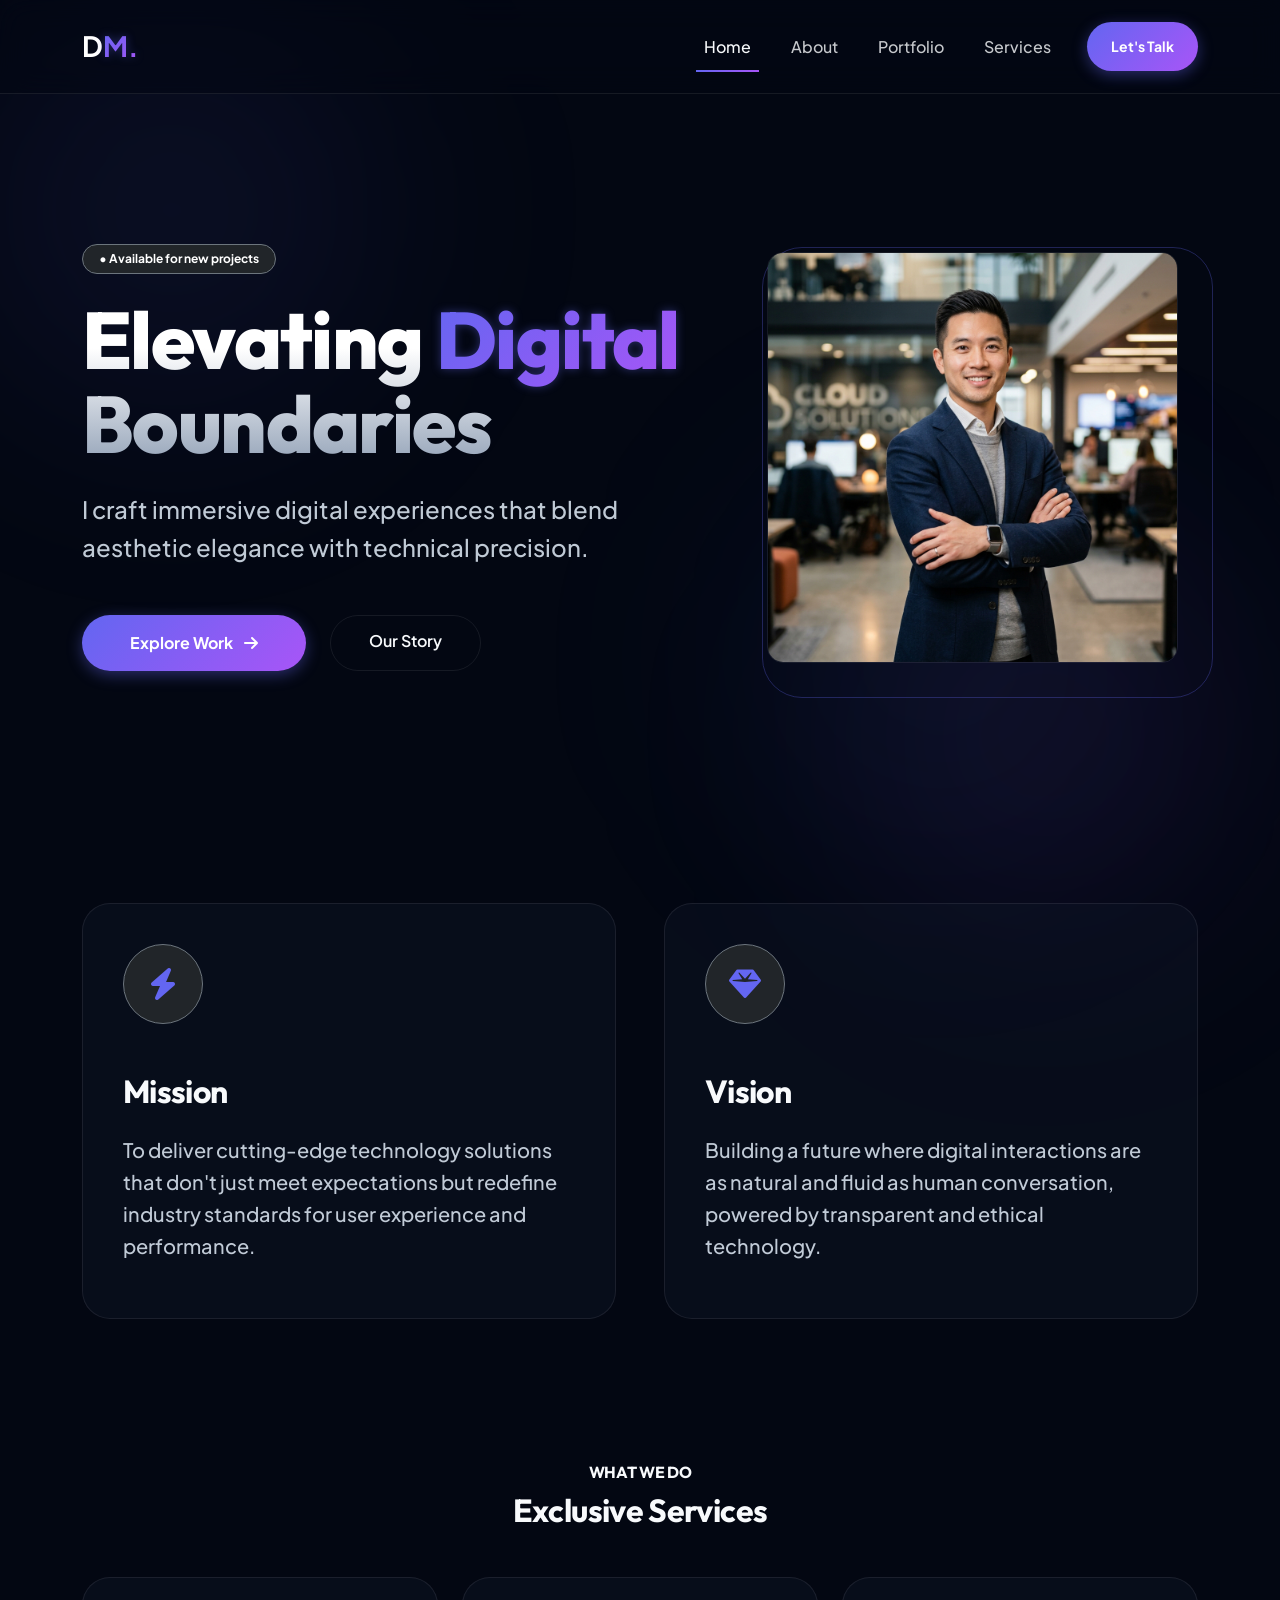
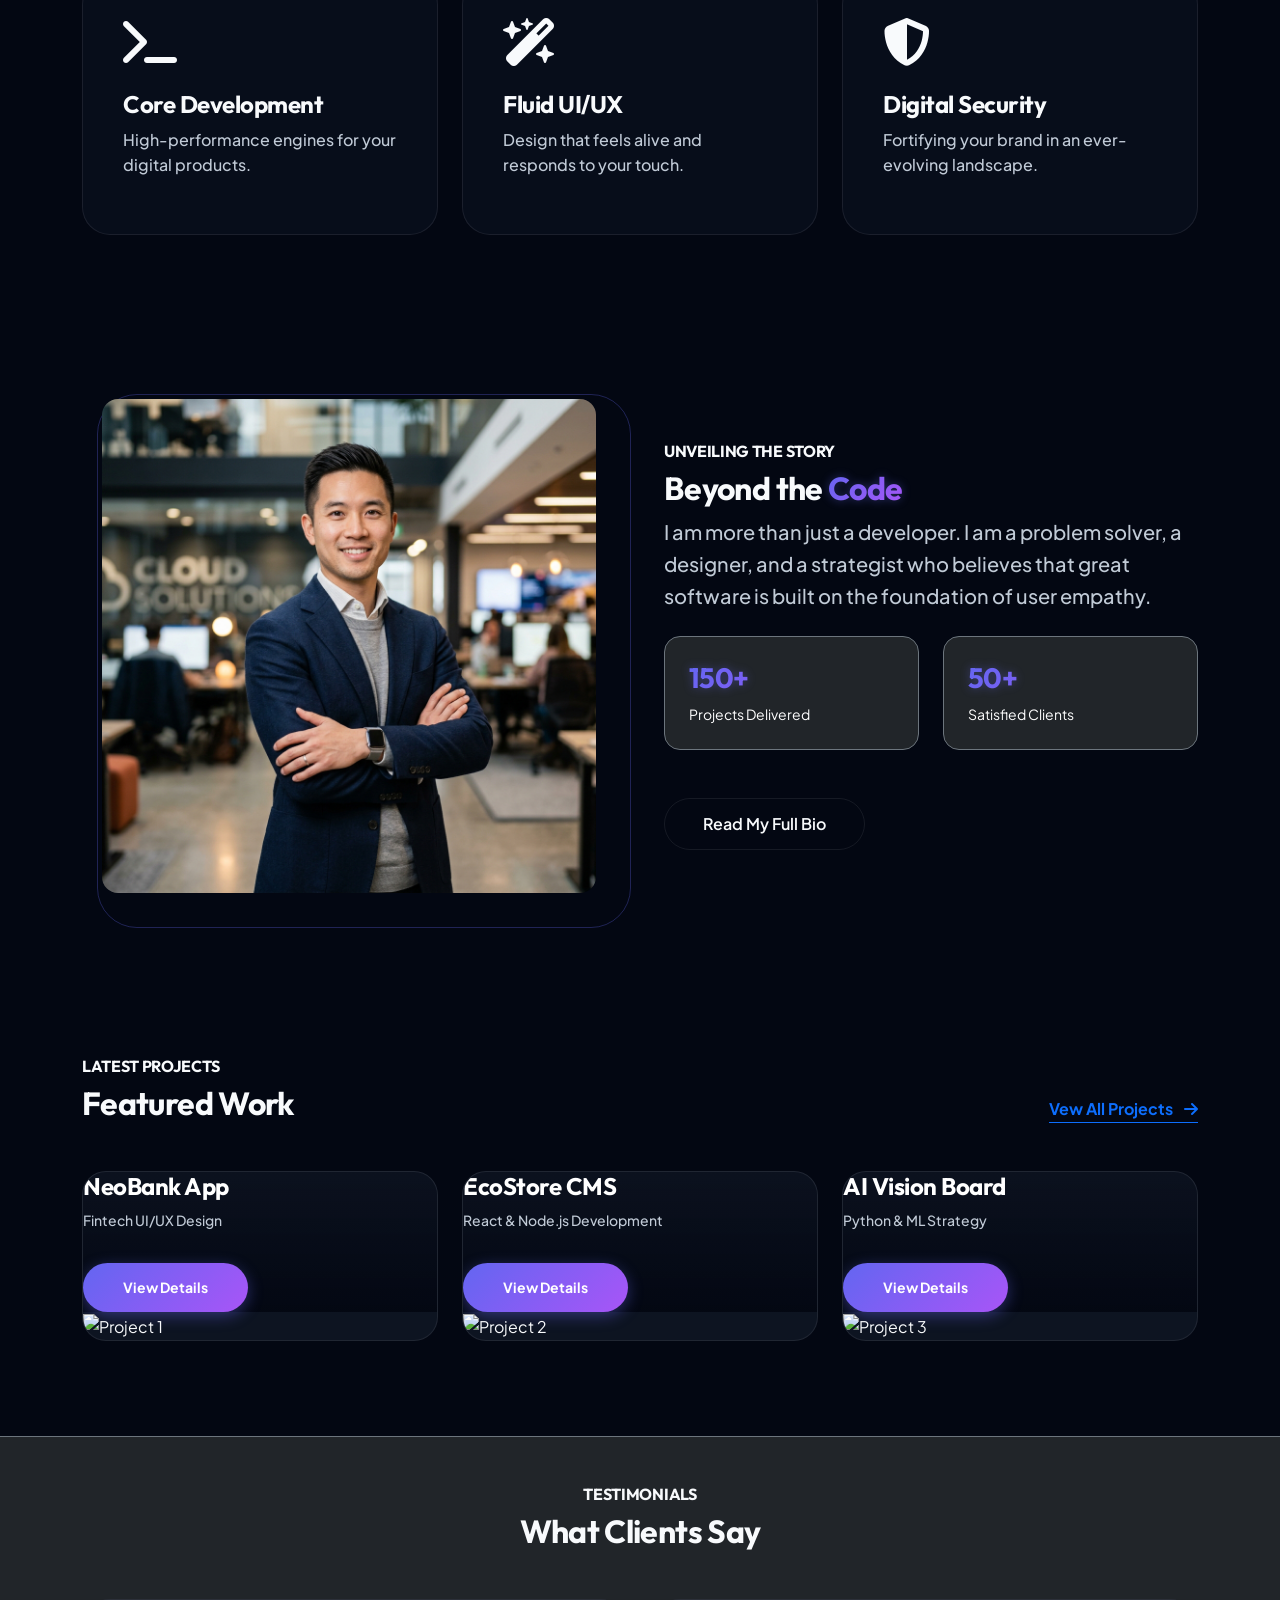
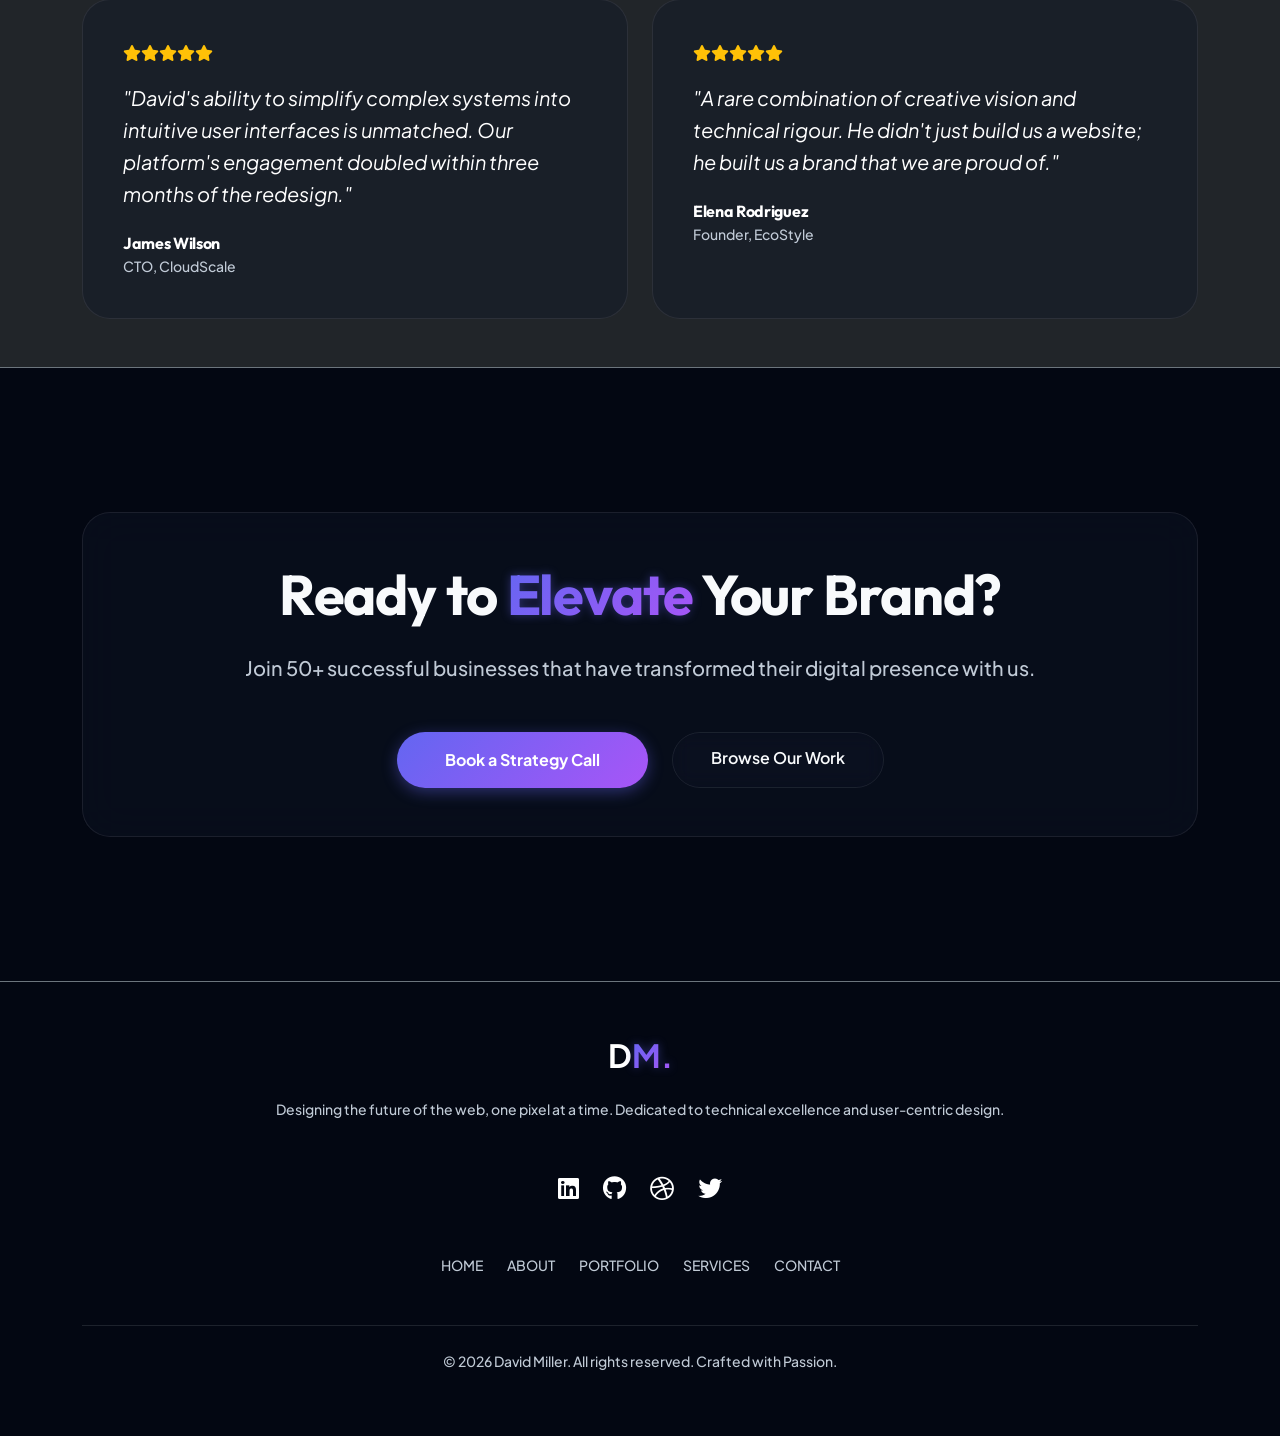
==== commit ec957503: "ss" ====
--- a/index.html
+++ b/index.html
@@ -123,18 +123,160 @@
         </div>
     </section>
 
+    <!-- About Me Preview -->
+    <section class="py-5 my-5">
+        <div class="container">
+            <div class="row align-items-center g-5">
+                <div class="col-lg-6">
+                    <div class="image-frame">
+                        <img src="assets/profile.png" alt="About Preview" class="img-fluid rounded-4">
+                    </div>
+                </div>
+                <div class="col-lg-6">
+                    <h6 class="text-primary-custom fw-bold">UNVEILING THE STORY</h6>
+                    <h2 class="section-title">Beyond the <span class="highlight-text">Code</span></h2>
+                    <p class="text-muted fs-5 mb-4">I am more than just a developer. I am a problem solver, a designer, and a strategist who believes that great software is built on the foundation of user empathy.</p>
+                    <div class="row g-4 mb-5">
+                        <div class="col-sm-6">
+                            <div class="p-4 border border-secondary rounded-4 bg-dark">
+                                <h3 class="highlight-text fw-bold">150+</h3>
+                                <p class="text-white small mb-0">Projects Delivered</p>
+                            </div>
+                        </div>
+                        <div class="col-sm-6">
+                            <div class="p-4 border border-secondary rounded-4 bg-dark">
+                                <h3 class="highlight-text fw-bold">50+</h3>
+                                <p class="text-white small mb-0">Satisfied Clients</p>
+                            </div>
+                        </div>
+                    </div>
+                    <a href="about.html" class="btn btn-outline-custom">Read My Full Bio</a>
+                </div>
+            </div>
+        </div>
+    </section>
+
+    <!-- Featured Portfolio -->
+    <section class="py-5 my-5">
+        <div class="container">
+            <div class="d-flex justify-content-between align-items-end mb-5">
+                <div>
+                    <h6 class="text-primary-custom fw-bold">LATEST PROJECTS</h6>
+                    <h2 class="section-title mb-0">Featured Work</h2>
+                </div>
+                <a href="portfolio.html" class="text-primary-custom text-decoration-none fw-bold border-bottom border-primary">Vew All Projects <i class="fas fa-arrow-right ms-2"></i></a>
+            </div>
+            <div class="row g-4">
+                <div class="col-lg-4">
+                    <div class="portfolio-item glass-card p-0">
+                        <div class="portfolio-overlay">
+                            <h4 class="text-white">NeoBank App</h4>
+                            <p class="small text-muted">Fintech UI/UX Design</p>
+                            <a href="portfolio.html" class="btn btn-primary-custom btn-sm mt-3">View Details</a>
+                        </div>
+                        <img src="https://images.unsplash.com/photo-1551288049-bebda4e38f71?auto=format&fit=crop&q=80&w=600" class="img-fluid w-100" alt="Project 1">
+                    </div>
+                </div>
+                <div class="col-lg-4">
+                    <div class="portfolio-item glass-card p-0">
+                        <div class="portfolio-overlay">
+                            <h4 class="text-white">EcoStore CMS</h4>
+                            <p class="small text-muted">React & Node.js Development</p>
+                            <a href="portfolio.html" class="btn btn-primary-custom btn-sm mt-3">View Details</a>
+                        </div>
+                        <img src="https://images.unsplash.com/photo-1460925895917-afdab827c52f?auto=format&fit=crop&q=80&w=600" class="img-fluid w-100" alt="Project 2">
+                    </div>
+                </div>
+                <div class="col-lg-4">
+                    <div class="portfolio-item glass-card p-0">
+                        <div class="portfolio-overlay">
+                            <h4 class="text-white">AI Vision Board</h4>
+                            <p class="small text-muted">Python & ML Strategy</p>
+                            <a href="portfolio.html" class="btn btn-primary-custom btn-sm mt-3">View Details</a>
+                        </div>
+                        <img src="https://images.unsplash.com/photo-1518186216617-dc7efd93739e?auto=format&fit=crop&q=80&w=600" class="img-fluid w-100" alt="Project 3">
+                    </div>
+                </div>
+            </div>
+        </div>
+    </section>
+
+    <!-- Enhanced Testimonials -->
+    <section class="py-5 my-5 bg-dark border-top border-bottom border-secondary">
+        <div class="container">
+            <div class="text-center mb-5">
+                <h6 class="text-primary-custom fw-bold">TESTIMONIALS</h6>
+                <h2 class="section-title">What Clients Say</h2>
+            </div>
+            <div class="row g-4">
+                <div class="col-md-6">
+                    <div class="glass-card">
+                        <div class="text-warning mb-3">
+                            <i class="fas fa-star"></i><i class="fas fa-star"></i><i class="fas fa-star"></i><i class="fas fa-star"></i><i class="fas fa-star"></i>
+                        </div>
+                        <p class="fs-5 fst-italic mb-4 text-white">"David's ability to simplify complex systems into intuitive user interfaces is unmatched. Our platform's engagement doubled within three months of the redesign."</p>
+                        <div class="d-flex align-items-center">
+                            <div class="ms-0">
+                                <h6 class="mb-0 text-white">James Wilson</h6>
+                                <span class="small text-muted">CTO, CloudScale</span>
+                            </div>
+                        </div>
+                    </div>
+                </div>
+                <div class="col-md-6">
+                    <div class="glass-card">
+                        <div class="text-warning mb-3">
+                            <i class="fas fa-star"></i><i class="fas fa-star"></i><i class="fas fa-star"></i><i class="fas fa-star"></i><i class="fas fa-star"></i>
+                        </div>
+                        <p class="fs-5 fst-italic mb-4 text-white">"A rare combination of creative vision and technical rigour. He didn't just build us a website; he built us a brand that we are proud of."</p>
+                        <div class="d-flex align-items-center">
+                            <div class="ms-0">
+                                <h6 class="mb-0 text-white">Elena Rodriguez</h6>
+                                <span class="small text-muted">Founder, EcoStyle</span>
+                            </div>
+                        </div>
+                    </div>
+                </div>
+            </div>
+        </div>
+    </section>
+
+    <!-- Final CTA -->
+    <section class="py-5 my-5 text-center">
+        <div class="container py-5">
+            <div class="glass-card p-5">
+                <h2 class="display-4 fw-bold mb-4">Ready to <span class="highlight-text">Elevate</span> Your Brand?</h2>
+                <p class="lead text-muted mb-5 px-lg-5">Join 50+ successful businesses that have transformed their digital presence with us.</p>
+                <div class="d-flex justify-content-center gap-4">
+                    <a href="contact.html" class="btn btn-primary-custom px-5 py-3">Book a Strategy Call</a>
+                    <a href="portfolio.html" class="btn btn-outline-custom">Browse Our Work</a>
+                </div>
+            </div>
+        </div>
+    </section>
+
     <!-- Footer -->
-    <footer class="text-center">
-        <div class="container">
-            <h3 class="fw-bold mb-4">Let's <span class="highlight-text">Collaborate</span></h3>
-            <p class="text-muted mb-5">Currently accepting bookings for Q3 2026.</p>
-            <div class="mb-5">
-                <a href="#" class="text-white mx-3 fs-3"><i class="fab fa-linkedin"></i></a>
-                <a href="#" class="text-white mx-3 fs-3"><i class="fab fa-github"></i></a>
-                <a href="#" class="text-white mx-3 fs-3"><i class="fab fa-dribbble"></i></a>
+    <footer class="text-center py-5 border-top border-secondary">
+        <div class="container">
+            <div class="mb-4">
+                <a class="navbar-brand fw-bold text-white fs-2 mb-3 d-block" href="index.html">D<span class="highlight-text">M.</span></a>
+                <p class="text-muted small px-lg-5 mb-5">Designing the future of the web, one pixel at a time. Dedicated to technical excellence and user-centric design.</p>
+            </div>
+            <div class="mb-5 d-flex justify-content-center gap-4">
+                <a href="#" class="text-white fs-4"><i class="fab fa-linkedin"></i></a>
+                <a href="#" class="text-white fs-4"><i class="fab fa-github"></i></a>
+                <a href="#" class="text-white fs-4"><i class="fab fa-dribbble"></i></a>
+                <a href="#" class="text-white fs-4"><i class="fab fa-twitter"></i></a>
+            </div>
+            <div class="d-flex flex-wrap justify-content-center gap-4 mb-5">
+                <a href="index.html" class="text-muted text-decoration-none small">HOME</a>
+                <a href="about.html" class="text-muted text-decoration-none small">ABOUT</a>
+                <a href="portfolio.html" class="text-muted text-decoration-none small">PORTFOLIO</a>
+                <a href="services.html" class="text-muted text-decoration-none small">SERVICES</a>
+                <a href="contact.html" class="text-muted text-decoration-none small">CONTACT</a>
             </div>
             <hr class="border-secondary opacity-25">
-            <p class="text-muted small mt-4">© 2026 David Miller. Crafted with Passion.</p>
+            <p class="text-muted small mt-4">© 2026 David Miller. All rights reserved. Crafted with Passion.</p>
         </div>
     </footer>
 
